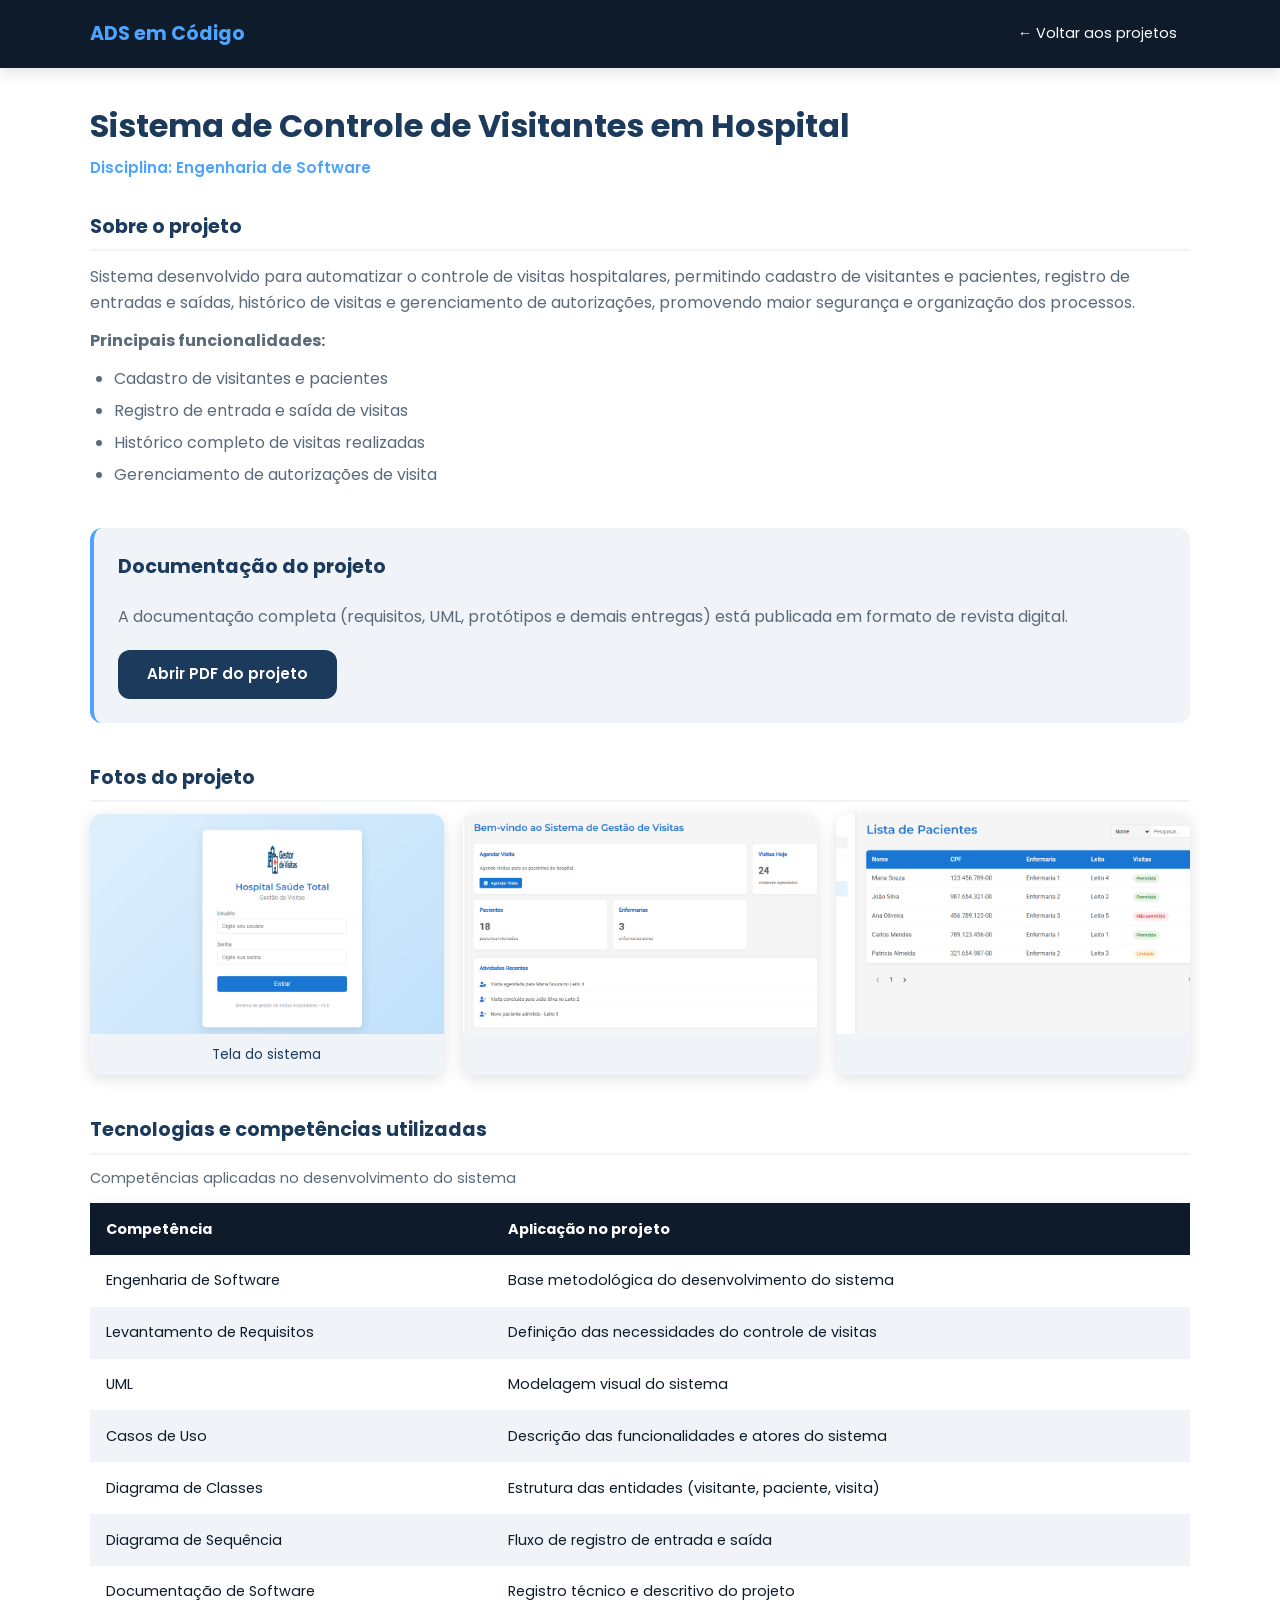
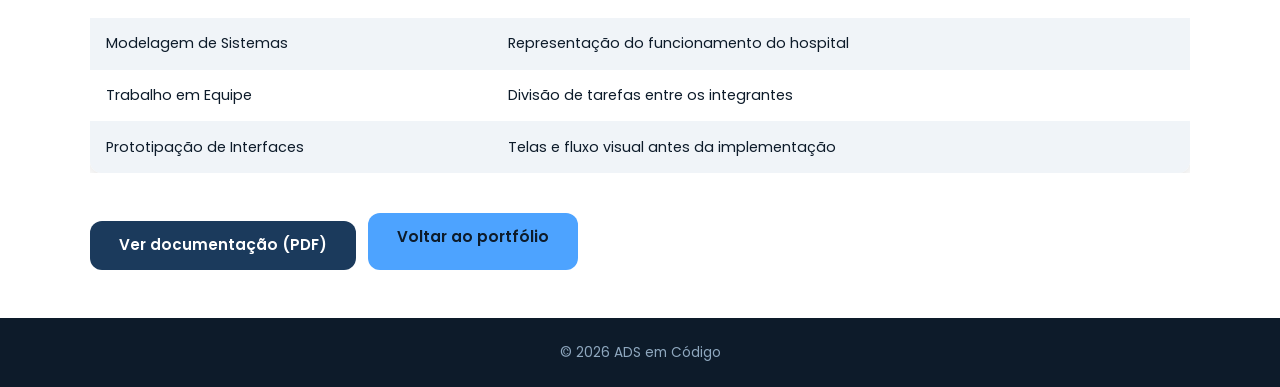
==== projetos/projeto1.html @ 63ed68e5 "Adiciona portfólio completo do grupo" ====
<!DOCTYPE html>
<html lang="pt-BR">
<head>
    <meta charset="UTF-8">
    <meta name="viewport" content="width=device-width, initial-scale=1.0">
    <title>Controle de Visitantes em Hospital | ADS em Código</title>
    <link rel="stylesheet" href="../css/style.css">
</head>
<body class="pagina-projeto">

    <header class="header header--simples">
        <div class="container header__conteudo">
            <a href="../index.html" class="header__logo">ADS em Código</a>
            <a href="../index.html#projetos" class="link-voltar">← Voltar aos projetos</a>
        </div>
    </header>

    <main class="projeto-detalhe">
        <div class="container">

            <h1 class="projeto-detalhe__titulo">Sistema de Controle de Visitantes em Hospital</h1>
            <p class="projeto-detalhe__disciplina">Disciplina: Engenharia de Software</p>

            <section class="projeto-bloco">
                <h2>Sobre o projeto</h2>
                <p>
                    Sistema desenvolvido para automatizar o controle de visitas hospitalares, permitindo
                    cadastro de visitantes e pacientes, registro de entradas e saídas, histórico de visitas
                    e gerenciamento de autorizações, promovendo maior segurança e organização dos processos.
                </p>
                <p><strong>Principais funcionalidades:</strong></p>
                <ul class="lista-sobre">
                    <li>Cadastro de visitantes e pacientes</li>
                    <li>Registro de entrada e saída de visitas</li>
                    <li>Histórico completo de visitas realizadas</li>
                    <li>Gerenciamento de autorizações de visita</li>
                </ul>
            </section>

            <section class="projeto-bloco projeto-bloco--destaque">
                <h2>Documentação do projeto</h2>
                <p>
                    A documentação completa (requisitos, UML, protótipos e demais entregas)
                    está publicada em formato de revista digital.
                </p>
                <a href="https://heyzine.com/flip-book/ad3871df3e.html" class="btn btn--secundario" target="_blank" rel="noopener noreferrer">Abrir PDF do projeto</a>
            </section>

            <section class="projeto-bloco">
                <h2>Fotos do projeto</h2>

                <div class="galeria">
                    <figure class="galeria__item">
                        <img src="../img/projetos/p1-1.jpg" alt="Print do sistema hospitalar">
                        <figcaption>Tela do sistema </figcaption>
                    </figure>
                    <figure class="galeria__item">
                        <img src="../img/projetos/p1-2.jpg" alt="Diagrama ou tela de cadastro">
                        <figcaption></figcaption>
                    </figure>
                    <figure class="galeria__item">
                        <img src="../img/projetos/p1-3.jpg" alt="Histórico ou autorizações">
                        <figcaption></figcaption>
                    </figure>
                </div>
            </section>

            <section class="projeto-bloco">
                <h2>Tecnologias e competências utilizadas</h2>
                <div class="tabela-wrapper">
                    <table class="tabela">
                        <caption>Competências aplicadas no desenvolvimento do sistema</caption>
                        <thead>
                            <tr>
                                <th scope="col">Competência</th>
                                <th scope="col">Aplicação no projeto</th>
                            </tr>
                        </thead>
                        <tbody>
                            <tr>
                                <td>Engenharia de Software</td>
                                <td>Base metodológica do desenvolvimento do sistema</td>
                            </tr>
                            <tr>
                                <td>Levantamento de Requisitos</td>
                                <td>Definição das necessidades do controle de visitas</td>
                            </tr>
                            <tr>
                                <td>UML</td>
                                <td>Modelagem visual do sistema</td>
                            </tr>
                            <tr>
                                <td>Casos de Uso</td>
                                <td>Descrição das funcionalidades e atores do sistema</td>
                            </tr>
                            <tr>
                                <td>Diagrama de Classes</td>
                                <td>Estrutura das entidades (visitante, paciente, visita)</td>
                            </tr>
                            <tr>
                                <td>Diagrama de Sequência</td>
                                <td>Fluxo de registro de entrada e saída</td>
                            </tr>
                            <tr>
                                <td>Documentação de Software</td>
                                <td>Registro técnico e descritivo do projeto</td>
                            </tr>
                            <tr>
                                <td>Modelagem de Sistemas</td>
                                <td>Representação do funcionamento do hospital</td>
                            </tr>
                            <tr>
                                <td>Trabalho em Equipe</td>
                                <td>Divisão de tarefas entre os integrantes</td>
                            </tr>
                            <tr>
                                <td>Prototipação de Interfaces</td>
                                <td>Telas e fluxo visual antes da implementação</td>
                            </tr>
                        </tbody>
                    </table>
                </div>
            </section>

            <div class="projeto-botoes">
                <a href="https://heyzine.com/flip-book/ad3871df3e.html" class="btn btn--secundario" target="_blank" rel="noopener noreferrer">Ver documentação (PDF)</a>
                <a href="../index.html#projetos" class="btn btn--principal">Voltar ao portfólio</a>
            </div>

        </div>
    </main>

    <footer class="footer footer--simples">
        <div class="container">
            <p class="footer__direitos">&copy; 2026 ADS em Código</p>
        </div>
    </footer>

</body>
</html>
---- css/style.css ----
/* ============================================
   ADS em Código - Portfólio de Projetos
   HTML5 + CSS3 | Mobile First
   ============================================ */

@import url('https://fonts.googleapis.com/css2?family=Poppins:wght@400;600;700&display=swap');

/* --- Variáveis --- */
:root {
    --azul-escuro: #0d1b2a;
    --azul-medio: #1b3a5c;
    --azul-claro: #4da3ff;
    --azul-hover: #3b8ee6;
    --branco: #ffffff;
    --cinza-claro: #f0f4f8;
    --cinza-texto: #5a6a7a;
    --sombra: 0 4px 15px rgba(0, 0, 0, 0.12);
    --sombra-hover: 0 8px 25px rgba(0, 0, 0, 0.18);
    --raio: 12px;
    --transicao: 0.3s ease;
}

/* --- Reset básico --- */
*,
*::before,
*::after {
    margin: 0;
    padding: 0;
    box-sizing: border-box;
}

html {
    scroll-behavior: smooth;
}

body {
    font-family: 'Poppins', Arial, sans-serif;
    font-size: 1rem;
    line-height: 1.6;
    color: var(--azul-escuro);
    background-color: var(--branco);
}

img {
    max-width: 100%;
    height: auto;
    display: block;
}

a {
    text-decoration: none;
    color: inherit;
}

ul {
    list-style: none;
}

/* --- Container --- */
.container {
    width: 90%;
    max-width: 1100px;
    margin: 0 auto;
}

/* --- Header fixo --- */
.header {
    position: fixed;
    top: 0;
    left: 0;
    width: 100%;
    background-color: var(--azul-escuro);
    z-index: 1000;
    box-shadow: var(--sombra);
}

.header__conteudo {
    display: flex;
    flex-direction: column;
    align-items: center;
    gap: 0.8rem;
    padding: 1rem 0;
}

.header__logo {
    font-size: 1.4rem;
    color: var(--azul-claro);
    font-weight: 700;
}

.nav__lista {
    display: flex;
    flex-wrap: wrap;
    justify-content: center;
    gap: 0.5rem 1rem;
}

.nav__lista a {
    color: var(--branco);
    font-size: 0.85rem;
    padding: 0.3rem 0.5rem;
    border-radius: 6px;
    transition: background-color var(--transicao), color var(--transicao);
}

.nav__lista a:hover {
    background-color: var(--azul-claro);
    color: var(--azul-escuro);
}

/* --- Botões --- */
.btn {
    display: inline-block;
    padding: 0.75rem 1.8rem;
    border-radius: var(--raio);
    font-weight: 600;
    font-size: 0.95rem;
    border: none;
    cursor: pointer;
    transition: transform var(--transicao), box-shadow var(--transicao), background-color var(--transicao);
}

.btn--principal {
    background-color: var(--azul-claro);
    color: var(--azul-escuro);
}

.btn--principal:hover {
    background-color: var(--azul-hover);
    transform: translateY(-3px);
    box-shadow: var(--sombra-hover);
}

.btn--secundario {
    background-color: var(--azul-medio);
    color: var(--branco);
    margin-top: 0.5rem;
}

.btn--secundario:hover {
    background-color: var(--azul-claro);
    color: var(--azul-escuro);
    transform: translateY(-2px);
}

/* --- Hero --- */
.hero {
    margin-top: 120px;
    background: linear-gradient(135deg, var(--azul-escuro) 0%, var(--azul-medio) 100%);
    color: var(--branco);
    padding: 4rem 0;
    text-align: center;
}

.hero__titulo {
    font-size: 1.8rem;
    margin-bottom: 1rem;
}

.hero__texto {
    font-size: 1rem;
    max-width: 600px;
    margin: 0 auto 1.5rem;
    color: #c8d9e8;
}

/* --- Seções --- */
.secao {
    padding: 3.5rem 0;
}

.secao--cinza {
    background-color: var(--cinza-claro);
}

.secao__titulo {
    font-size: 1.6rem;
    text-align: center;
    margin-bottom: 2rem;
    color: var(--azul-medio);
    position: relative;
}

.secao__titulo::after {
    content: '';
    display: block;
    width: 50px;
    height: 3px;
    background-color: var(--azul-claro);
    margin: 0.5rem auto 0;
    border-radius: 2px;
}

.secao__subtitulo {
    text-align: center;
    color: var(--cinza-texto);
    font-size: 0.95rem;
    max-width: 550px;
    margin: -1rem auto 2rem;
}

/* --- Sobre --- */
.sobre p {
    margin-bottom: 1rem;
    color: var(--cinza-texto);
}

.sobre h3 {
    font-size: 1.15rem;
    color: var(--azul-medio);
    margin: 1.2rem 0 0.5rem;
}

.lista-sobre {
    list-style: disc;
    padding-left: 1.5rem;
    color: var(--cinza-texto);
}

.lista-sobre li {
    margin-bottom: 0.4rem;
}

/* --- Cards --- */
.cards-grid {
    display: grid;
    gap: 1.5rem;
}

.card {
    background-color: var(--branco);
    border-radius: var(--raio);
    box-shadow: var(--sombra);
    padding: 1.5rem;
    text-align: center;
    transition: transform var(--transicao), box-shadow var(--transicao);
}

.card:hover {
    transform: translateY(-6px);
    box-shadow: var(--sombra-hover);
}

.card h3 {
    font-size: 1.1rem;
    color: var(--azul-medio);
    margin: 0.8rem 0 0.5rem;
}

.card p {
    font-size: 0.9rem;
    color: var(--cinza-texto);
}

.card__img {
    width: 100%;
    border-radius: var(--raio);
    object-fit: cover;
}

.card__img--perfil {
    width: 140px;
    height: 140px;
    border-radius: 50%;
    margin: 0 auto;
    object-fit: cover;
    border: 3px solid var(--azul-claro);
}

.card__tag {
    margin-top: 0.8rem;
    font-weight: 600;
    color: var(--azul-claro);
    font-size: 0.85rem;
}

.card--habilidade {
    border-top: 4px solid var(--azul-claro);
}

.card--habilidade h3::before {
    content: '</> ';
    color: var(--azul-claro);
}

.card--projeto .card__img {
    height: 180px;
    object-fit: cover;
}

.card__disciplina {
    font-size: 0.8rem;
    font-weight: 600;
    color: var(--azul-claro);
    margin-bottom: 0.4rem;
}

/* --- Tabela --- */
.tabela-wrapper {
    overflow-x: auto;
}

.tabela {
    width: 100%;
    border-collapse: collapse;
    background-color: var(--branco);
    border-radius: var(--raio);
    box-shadow: var(--sombra);
    overflow: hidden;
}

.tabela caption {
    caption-side: top;
    text-align: left;
    padding-bottom: 0.8rem;
    font-size: 0.9rem;
    color: var(--cinza-texto);
}

.tabela th,
.tabela td {
    padding: 0.9rem 1rem;
    text-align: left;
    font-size: 0.9rem;
}

.tabela thead {
    background-color: var(--azul-escuro);
    color: var(--branco);
}

.tabela tbody tr:nth-child(even) {
    background-color: var(--cinza-claro);
}

.tabela tbody tr:hover {
    background-color: #dce8f5;
}

/* --- Formulário --- */
.contato__intro {
    text-align: center;
    color: var(--cinza-texto);
    margin-bottom: 1.5rem;
}

.formulario {
    max-width: 500px;
    margin: 0 auto;
    background-color: var(--branco);
    padding: 2rem;
    border-radius: var(--raio);
    box-shadow: var(--sombra);
}

.formulario__grupo {
    margin-bottom: 1.2rem;
}

.formulario label {
    display: block;
    font-weight: 600;
    margin-bottom: 0.4rem;
    font-size: 0.9rem;
    color: var(--azul-medio);
}

.formulario input,
.formulario textarea {
    width: 100%;
    padding: 0.7rem 1rem;
    border: 2px solid #d0dce8;
    border-radius: 8px;
    font-family: inherit;
    font-size: 0.95rem;
    transition: border-color var(--transicao);
}

.formulario input:focus,
.formulario textarea:focus {
    outline: none;
    border-color: var(--azul-claro);
}

.formulario .btn {
    width: 100%;
}

/* --- Footer --- */
.footer {
    background-color: var(--azul-escuro);
    color: var(--branco);
    padding: 2rem 0;
    text-align: center;
}

.footer__links {
    display: flex;
    justify-content: center;
    gap: 2rem;
    margin-bottom: 1rem;
}

.footer__links a {
    color: var(--azul-claro);
    font-weight: 600;
    transition: color var(--transicao);
}

.footer__links a:hover {
    color: var(--branco);
}

.footer__direitos {
    font-size: 0.85rem;
    color: #8fa8bf;
}

/* ============================================
   PÁGINAS DE PROJETO (detalhe)
   ============================================ */

.pagina-projeto .header--simples {
    position: relative;
    box-shadow: var(--sombra);
}

.pagina-projeto .header__conteudo {
    flex-direction: row;
    justify-content: space-between;
    align-items: center;
    padding: 1rem 0;
}

.pagina-projeto .header__logo {
    font-size: 1.2rem;
    color: var(--azul-claro);
}

.link-voltar {
    color: var(--branco);
    font-size: 0.9rem;
    padding: 0.4rem 0.8rem;
    border-radius: 6px;
    transition: background-color var(--transicao);
}

.link-voltar:hover {
    background-color: var(--azul-medio);
}

.projeto-detalhe {
    padding: 2rem 0 3rem;
}

.projeto-detalhe__titulo {
    font-size: 1.6rem;
    color: var(--azul-medio);
    margin-bottom: 0.3rem;
}

.projeto-detalhe__disciplina {
    color: var(--azul-claro);
    font-weight: 600;
    font-size: 0.95rem;
    margin-bottom: 2rem;
}

.projeto-bloco {
    margin-bottom: 2.5rem;
}

.projeto-bloco h2 {
    font-size: 1.2rem;
    color: var(--azul-medio);
    margin-bottom: 0.8rem;
    padding-bottom: 0.4rem;
    border-bottom: 2px solid var(--cinza-claro);
}

.projeto-bloco p {
    color: var(--cinza-texto);
    margin-bottom: 0.8rem;
}

.projeto-dica {
    font-size: 0.85rem;
    font-style: italic;
    color: var(--azul-claro);
    margin-bottom: 1rem;
}

.galeria {
    display: grid;
    gap: 1.2rem;
}

.galeria__item {
    background-color: var(--cinza-claro);
    border-radius: var(--raio);
    overflow: hidden;
    box-shadow: var(--sombra);
    transition: transform var(--transicao);
}

.galeria__item:hover {
    transform: translateY(-4px);
}

.galeria__item img {
    width: 100%;
    height: 200px;
    object-fit: cover;
}

.galeria__item figcaption {
    padding: 0.6rem 1rem;
    font-size: 0.85rem;
    color: var(--azul-medio);
    text-align: center;
}

.lista-tags {
    display: flex;
    flex-wrap: wrap;
    gap: 0.5rem;
    list-style: none;
    padding: 0;
}

.lista-tags li {
    background-color: var(--azul-escuro);
    color: var(--branco);
    padding: 0.4rem 0.9rem;
    border-radius: 20px;
    font-size: 0.85rem;
}

.projeto-bloco--destaque {
    background-color: var(--cinza-claro);
    padding: 1.5rem;
    border-radius: var(--raio);
    border-left: 4px solid var(--azul-claro);
}

.projeto-botoes {
    display: flex;
    flex-direction: column;
    gap: 0.8rem;
    margin-top: 1rem;
}

.projeto-botoes .btn {
    text-align: center;
}

.footer--simples {
    padding: 1.5rem 0;
    text-align: center;
}

/* ============================================
   MEDIA QUERIES - Tablet e Desktop
   ============================================ */

/* Tablet */
@media (min-width: 600px) {
    .header__conteudo {
        flex-direction: row;
        justify-content: space-between;
        padding: 1rem 0;
    }

    .hero {
        margin-top: 70px;
        padding: 5rem 0;
    }

    .hero__titulo {
        font-size: 2.4rem;
    }

    .cards-grid--3 {
        grid-template-columns: repeat(2, 1fr);
    }

    .secao__titulo {
        font-size: 1.8rem;
    }

    .galeria {
        grid-template-columns: repeat(2, 1fr);
    }
}

/* Desktop */
@media (min-width: 900px) {
    .nav__lista a {
        font-size: 0.95rem;
    }

    .hero__titulo {
        font-size: 2.8rem;
    }

    .hero__texto {
        font-size: 1.1rem;
    }

    .cards-grid--3 {
        grid-template-columns: repeat(3, 1fr);
    }

    .secao {
        padding: 4.5rem 0;
    }

    .galeria {
        grid-template-columns: repeat(3, 1fr);
    }

    .galeria__item img {
        height: 220px;
    }

    .projeto-detalhe__titulo {
        font-size: 2rem;
    }

    .projeto-botoes {
        flex-direction: row;
        flex-wrap: wrap;
    }
}
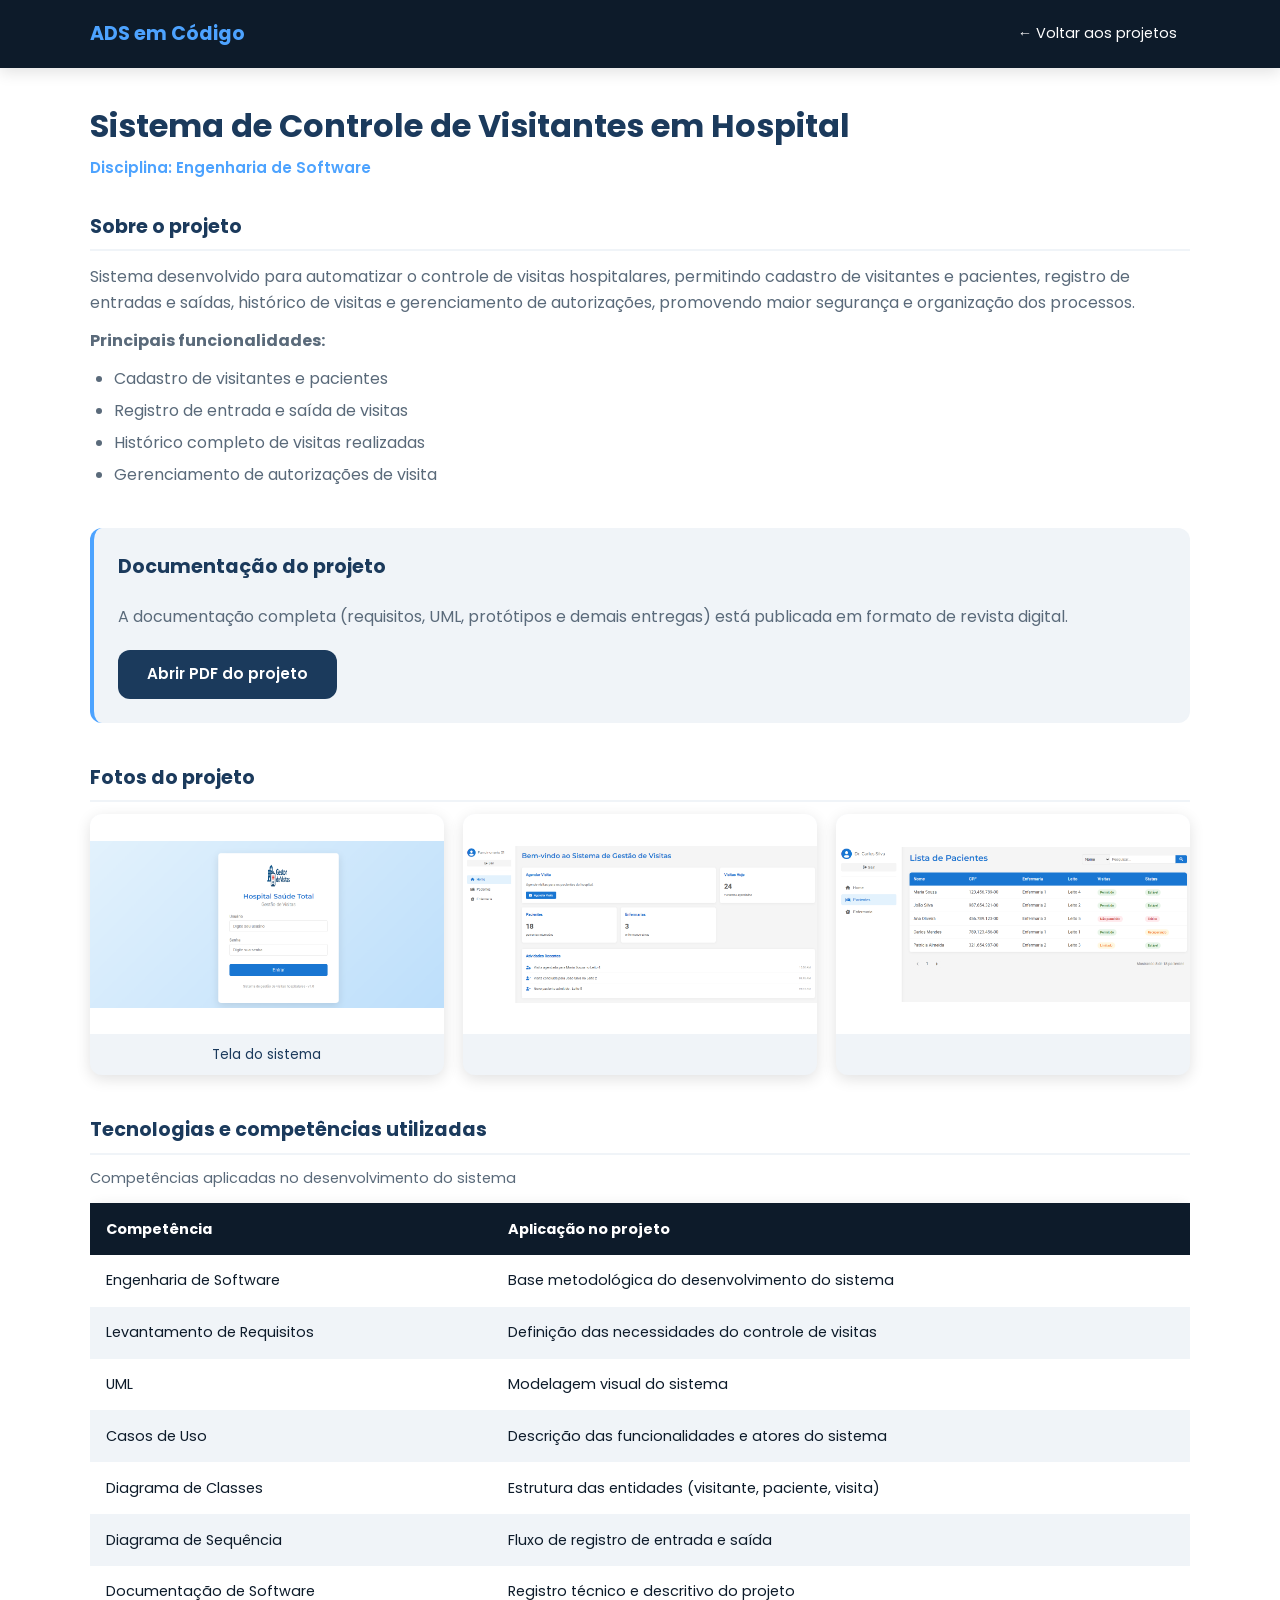
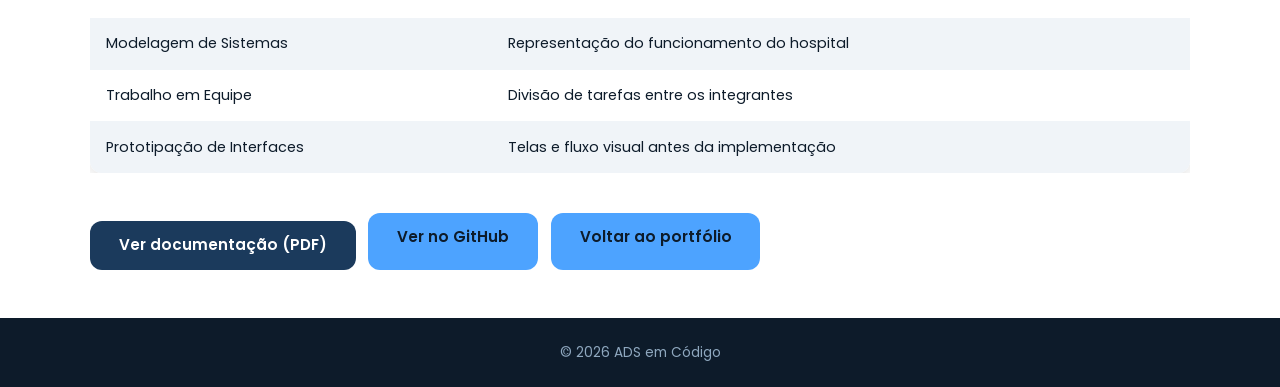
==== commit ac578a97: "imagens projeto2" ====
--- a/projetos/projeto1.html
+++ b/projetos/projeto1.html
@@ -124,6 +124,7 @@
 
             <div class="projeto-botoes">
                 <a href="https://heyzine.com/flip-book/ad3871df3e.html" class="btn btn--secundario" target="_blank" rel="noopener noreferrer">Ver documentação (PDF)</a>
+                <a href="https://github.com/EmanoelSousa70/Gest-o-de-visitas-hospitalar" class="btn btn--principal" target="_blank" rel="noopener noreferrer">Ver no GitHub</a>
                 <a href="../index.html#projetos" class="btn btn--principal">Voltar ao portfólio</a>
             </div>
 
--- a/css/style.css
+++ b/css/style.css
@@ -492,6 +492,7 @@
 
 .galeria {
     display: grid;
+    grid-template-columns: repeat(auto-fit, minmax(220px, 1fr));
     gap: 1.2rem;
 }
 
@@ -501,6 +502,8 @@
     overflow: hidden;
     box-shadow: var(--sombra);
     transition: transform var(--transicao);
+    display: flex;
+    flex-direction: column;
 }
 
 .galeria__item:hover {
@@ -509,8 +512,9 @@
 
 .galeria__item img {
     width: 100%;
-    height: 200px;
-    object-fit: cover;
+    height: 320px;
+    object-fit: contain;
+    background-color: #ffffff;
 }
 
 .galeria__item figcaption {
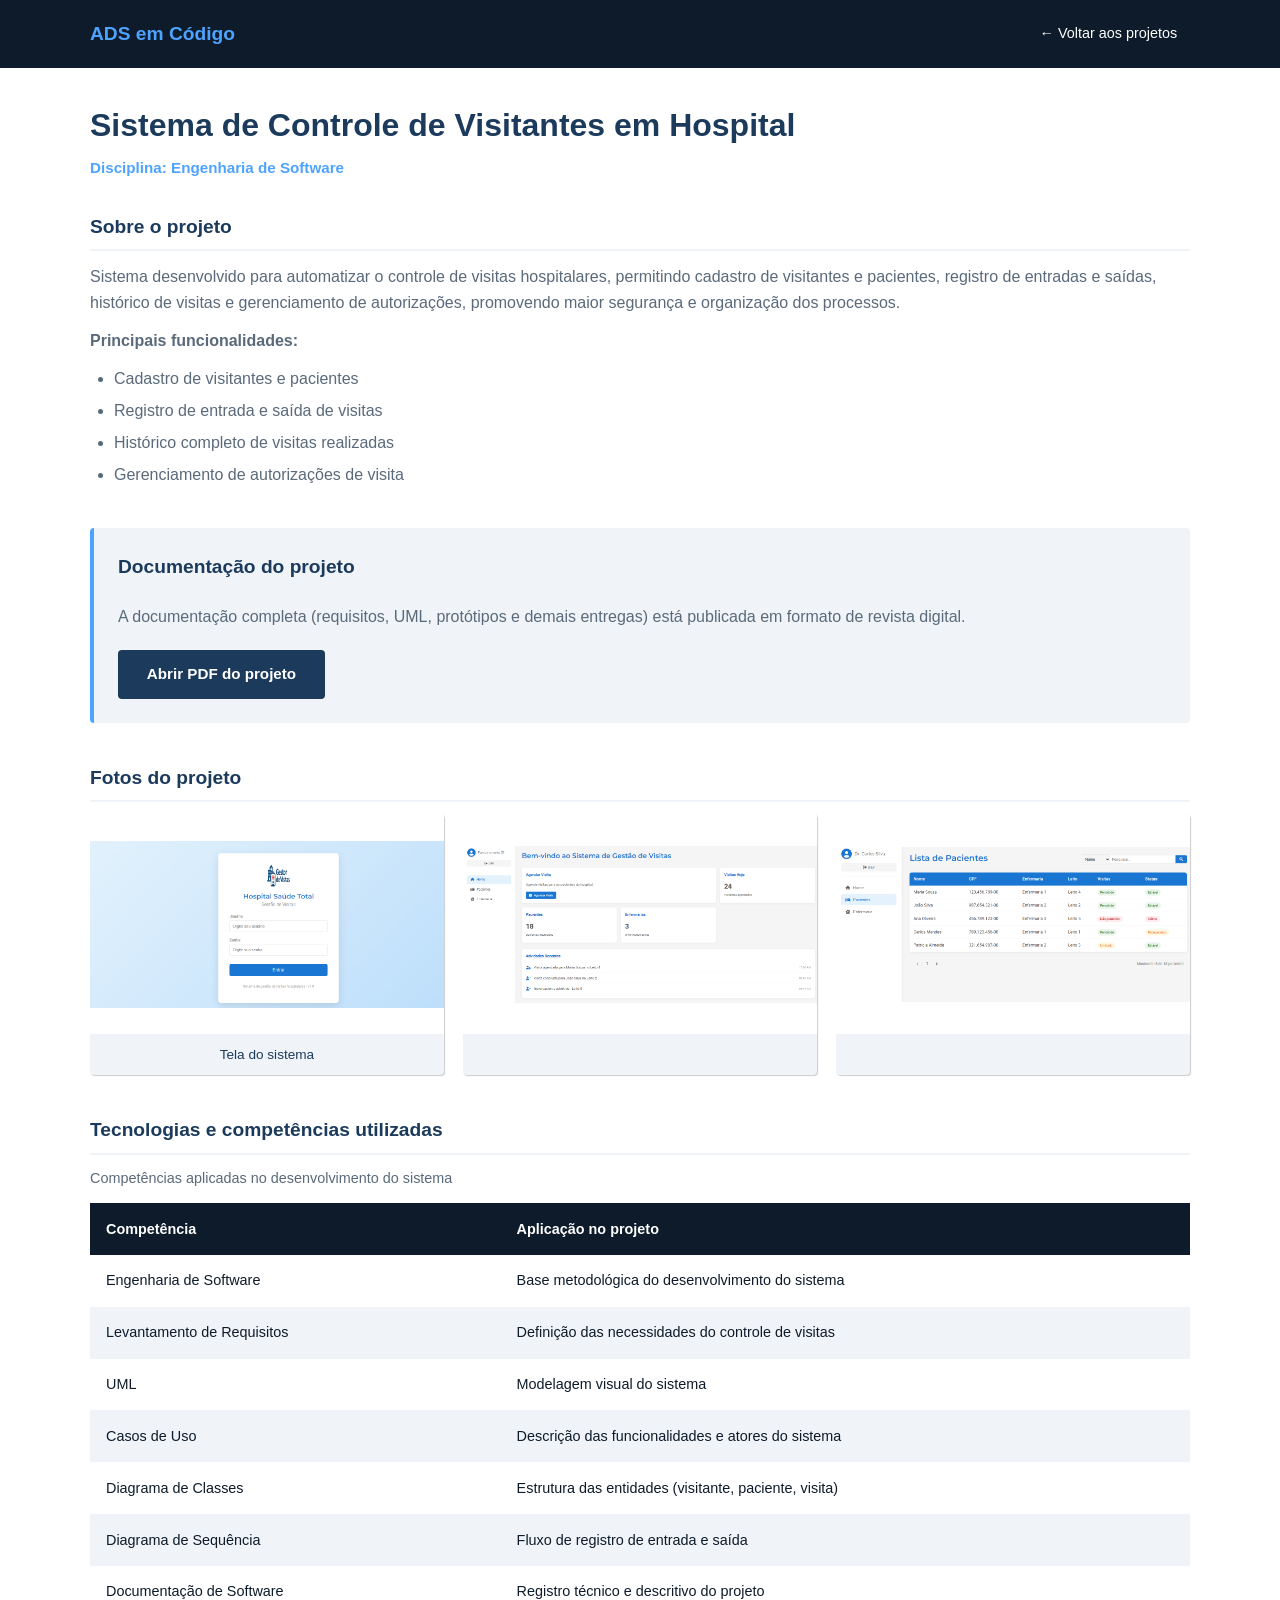
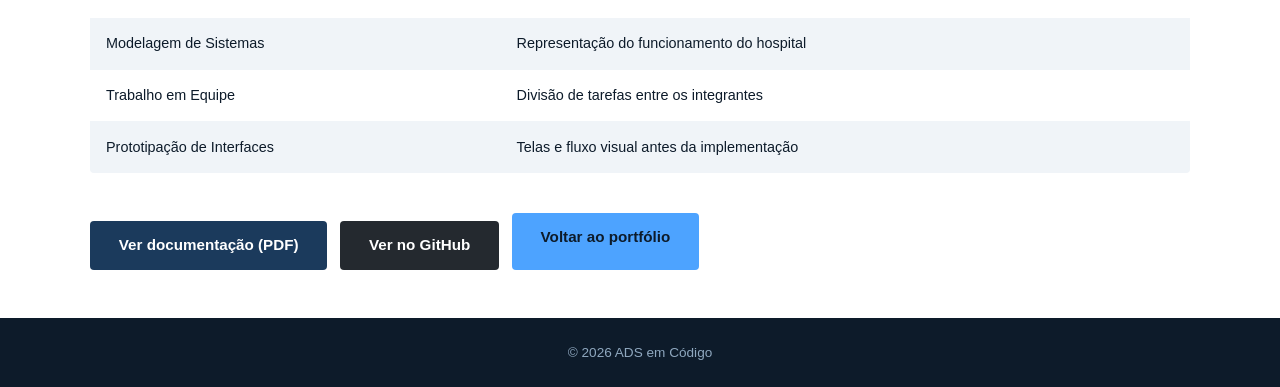
==== commit d1eb7a5a: "att" ====
--- a/projetos/projeto1.html
+++ b/projetos/projeto1.html
@@ -124,7 +124,7 @@
 
             <div class="projeto-botoes">
                 <a href="https://heyzine.com/flip-book/ad3871df3e.html" class="btn btn--secundario" target="_blank" rel="noopener noreferrer">Ver documentação (PDF)</a>
-                <a href="https://github.com/EmanoelSousa70/Gest-o-de-visitas-hospitalar" class="btn btn--principal" target="_blank" rel="noopener noreferrer">Ver no GitHub</a>
+                <a href="https://github.com/EmanoelSousa70/Gest-o-de-visitas-hospitalar" class="btn btn--github" target="_blank" rel="noopener noreferrer">Ver no GitHub</a>
                 <a href="../index.html#projetos" class="btn btn--principal">Voltar ao portfólio</a>
             </div>
 
--- a/css/style.css
+++ b/css/style.css
@@ -14,10 +14,10 @@
     --branco: #ffffff;
     --cinza-claro: #f0f4f8;
     --cinza-texto: #5a6a7a;
-    --sombra: 0 4px 15px rgba(0, 0, 0, 0.12);
-    --sombra-hover: 0 8px 25px rgba(0, 0, 0, 0.18);
-    --raio: 12px;
-    --transicao: 0.3s ease;
+    --sombra: none;
+    --sombra-hover: none;
+    --raio: 4px;
+    --transicao: none;
 }
 
 /* --- Reset básico --- */
@@ -34,7 +34,7 @@
 }
 
 body {
-    font-family: 'Poppins', Arial, sans-serif;
+    font-family: Arial, sans-serif;
     font-size: 1rem;
     line-height: 1.6;
     color: var(--azul-escuro);
@@ -71,7 +71,7 @@
     width: 100%;
     background-color: var(--azul-escuro);
     z-index: 1000;
-    box-shadow: var(--sombra);
+    box-shadow: none;
 }
 
 .header__conteudo {
@@ -117,7 +117,7 @@
     font-size: 0.95rem;
     border: none;
     cursor: pointer;
-    transition: transform var(--transicao), box-shadow var(--transicao), background-color var(--transicao);
+    transition: none;
 }
 
 .btn--principal {
@@ -127,8 +127,8 @@
 
 .btn--principal:hover {
     background-color: var(--azul-hover);
-    transform: translateY(-3px);
-    box-shadow: var(--sombra-hover);
+    transform: none;
+    box-shadow: none;
 }
 
 .btn--secundario {
@@ -140,7 +140,17 @@
 .btn--secundario:hover {
     background-color: var(--azul-claro);
     color: var(--azul-escuro);
-    transform: translateY(-2px);
+    transform: none;
+}
+
+.btn--github {
+    background-color: #24292f;
+    color: #ffffff;
+    margin-top: 0.5rem;
+}
+
+.btn--github:hover {
+    background-color: #2d333b;
 }
 
 /* --- Hero --- */
@@ -230,15 +240,15 @@
 .card {
     background-color: var(--branco);
     border-radius: var(--raio);
-    box-shadow: var(--sombra);
+    box-shadow: 1px 1px 1px #ccc;
     padding: 1.5rem;
     text-align: center;
-    transition: transform var(--transicao), box-shadow var(--transicao);
+    transition: none;
 }
 
 .card:hover {
-    transform: translateY(-6px);
-    box-shadow: var(--sombra-hover);
+    transform: none;
+    box-shadow: 1px 1px 1px #ccc;
 }
 
 .card h3 {
@@ -285,7 +295,9 @@
 
 .card--projeto .card__img {
     height: 180px;
-    object-fit: cover;
+    object-fit: contain;
+    background-color: var(--cinza-claro);
+    padding: 1rem;
 }
 
 .card__disciplina {
@@ -350,7 +362,7 @@
     background-color: var(--branco);
     padding: 2rem;
     border-radius: var(--raio);
-    box-shadow: var(--sombra);
+    box-shadow: 1px 1px 1px #ccc;
 }
 
 .formulario__grupo {
@@ -378,7 +390,7 @@
 
 .formulario input:focus,
 .formulario textarea:focus {
-    outline: none;
+    outline: 1px solid var(--azul-claro);
     border-color: var(--azul-claro);
 }
 
@@ -500,14 +512,14 @@
     background-color: var(--cinza-claro);
     border-radius: var(--raio);
     overflow: hidden;
-    box-shadow: var(--sombra);
-    transition: transform var(--transicao);
+    box-shadow: 1px 1px 1px #ccc;
+    transition: none;
     display: flex;
     flex-direction: column;
 }
 
 .galeria__item:hover {
-    transform: translateY(-4px);
+    transform: none;
 }
 
 .galeria__item img {
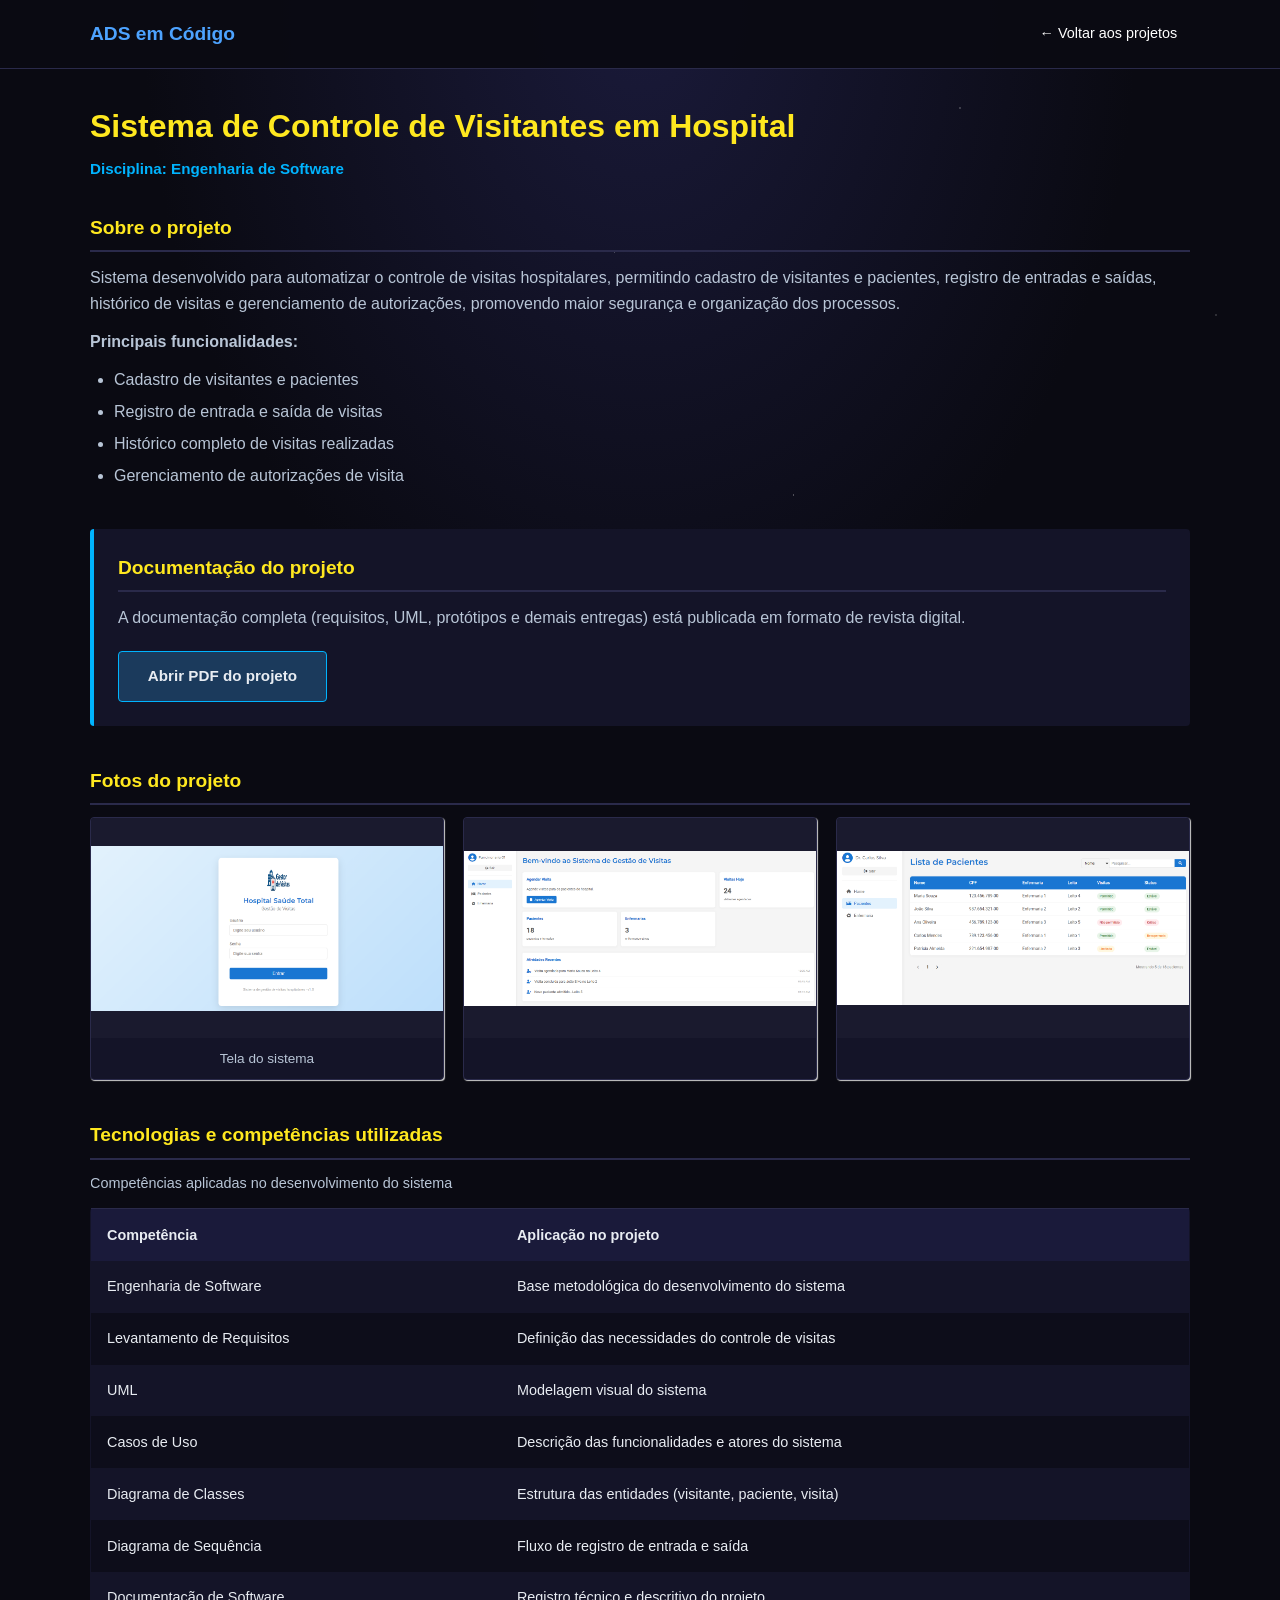
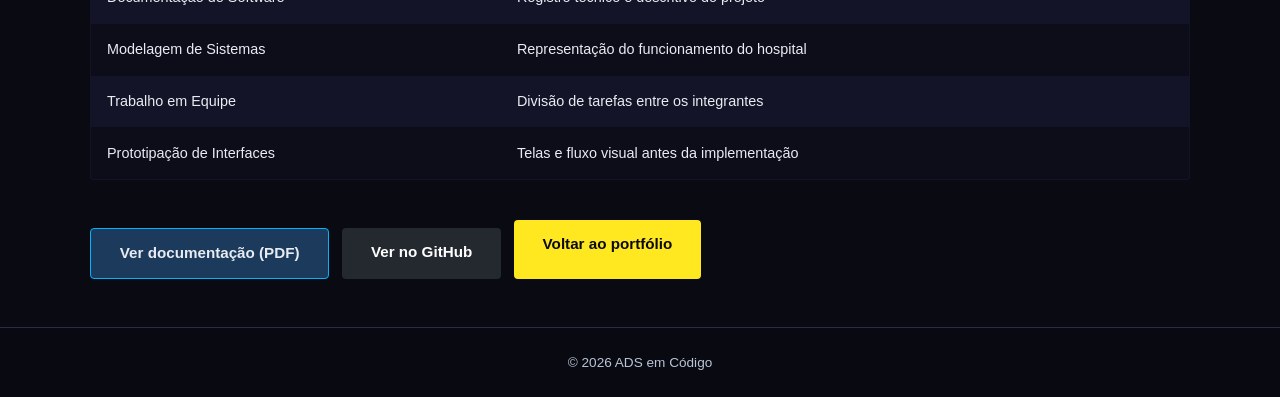
==== commit 6b0c5e74: "FINAL VERSION" ====
--- a/projetos/projeto1.html
+++ b/projetos/projeto1.html
@@ -6,7 +6,7 @@
     <title>Controle de Visitantes em Hospital | ADS em Código</title>
     <link rel="stylesheet" href="../css/style.css">
 </head>
-<body class="pagina-projeto">
+<body class="pagina-projeto pagina-starwars">
 
     <header class="header header--simples">
         <div class="container header__conteudo">
--- a/css/style.css
+++ b/css/style.css
@@ -1,11 +1,7 @@
-/* ============================================
-   ADS em Código - Portfólio de Projetos
-   HTML5 + CSS3 | Mobile First
-   ============================================ */
 
 @import url('https://fonts.googleapis.com/css2?family=Poppins:wght@400;600;700&display=swap');
 
-/* --- Variáveis --- */
+
 :root {
     --azul-escuro: #0d1b2a;
     --azul-medio: #1b3a5c;
@@ -20,7 +16,7 @@
     --transicao: none;
 }
 
-/* --- Reset básico --- */
+
 *,
 *::before,
 *::after {
@@ -56,14 +52,14 @@
     list-style: none;
 }
 
-/* --- Container --- */
+
 .container {
     width: 90%;
     max-width: 1100px;
     margin: 0 auto;
 }
 
-/* --- Header fixo --- */
+
 .header {
     position: fixed;
     top: 0;
@@ -108,7 +104,7 @@
     color: var(--azul-escuro);
 }
 
-/* --- Botões --- */
+
 .btn {
     display: inline-block;
     padding: 0.75rem 1.8rem;
@@ -153,7 +149,7 @@
     background-color: #2d333b;
 }
 
-/* --- Hero --- */
+
 .hero {
     margin-top: 120px;
     background: linear-gradient(135deg, var(--azul-escuro) 0%, var(--azul-medio) 100%);
@@ -174,7 +170,7 @@
     color: #c8d9e8;
 }
 
-/* --- Seções --- */
+
 .secao {
     padding: 3.5rem 0;
 }
@@ -209,7 +205,7 @@
     margin: -1rem auto 2rem;
 }
 
-/* --- Sobre --- */
+
 .sobre p {
     margin-bottom: 1rem;
     color: var(--cinza-texto);
@@ -231,7 +227,7 @@
     margin-bottom: 0.4rem;
 }
 
-/* --- Cards --- */
+
 .cards-grid {
     display: grid;
     gap: 1.5rem;
@@ -275,6 +271,8 @@
     margin: 0 auto;
     object-fit: cover;
     border: 3px solid var(--azul-claro);
+    position: relative;
+    z-index: 2;
 }
 
 .card__tag {
@@ -284,6 +282,527 @@
     font-size: 0.85rem;
 }
 
+
+/* Tema Star Wars: fundo escuro, estrelas, cores e cards */
+.pagina-starwars {
+    color: #e8ecf2;
+    background-color: #0a0a12;
+    background-image:
+        radial-gradient(1px 1px at 8% 15%, rgba(255, 255, 255, 0.75), transparent),
+        radial-gradient(1px 1px at 22% 42%, rgba(255, 255, 255, 0.5), transparent),
+        radial-gradient(1px 1px at 35% 78%, rgba(255, 255, 255, 0.6), transparent),
+        radial-gradient(1px 1px at 48% 28%, rgba(255, 255, 255, 0.45), transparent),
+        radial-gradient(1px 1px at 62% 55%, rgba(255, 255, 255, 0.55), transparent),
+        radial-gradient(1px 1px at 75% 12%, rgba(255, 255, 255, 0.65), transparent),
+        radial-gradient(1px 1px at 88% 68%, rgba(255, 255, 255, 0.4), transparent),
+        radial-gradient(1px 1px at 95% 35%, rgba(255, 255, 255, 0.5), transparent),
+        radial-gradient(ellipse at top, #1a1a3a 0%, #0a0a12 55%);
+    background-attachment: fixed;
+}
+
+.pagina-starwars .header {
+    background-color: rgba(10, 10, 18, 0.95);
+    border-bottom: 1px solid #2a2a4a;
+}
+
+.pagina-starwars .header__logo {
+    color: #ffe81f;
+}
+
+.pagina-starwars .nav__lista a:hover {
+    background-color: #ffe81f;
+    color: #0a0a12;
+}
+
+.pagina-starwars .hero {
+    background: radial-gradient(ellipse at center, rgba(26, 26, 58, 0.85) 0%, transparent 70%);
+}
+
+.pagina-starwars .hero__titulo {
+    color: #ffe81f;
+    letter-spacing: 0.06em;
+}
+
+.pagina-starwars .secao,
+.pagina-starwars .secao--cinza {
+    background: transparent;
+}
+
+.pagina-starwars .secao__titulo {
+    color: #ffe81f;
+    letter-spacing: 0.08em;
+    text-transform: uppercase;
+    font-size: 1.4rem;
+}
+
+.pagina-starwars .secao__titulo::after {
+    background-color: #ffe81f;
+}
+
+.pagina-starwars .secao__subtitulo,
+.pagina-starwars .contato__intro {
+    color: #b8c5d6;
+}
+
+.pagina-starwars .sobre p,
+.pagina-starwars .sobre .lista-sobre,
+.pagina-starwars .lista-sobre li {
+    color: #b8c5d6;
+}
+
+.pagina-starwars .sobre h3 {
+    color: #00b4ff;
+}
+
+.pagina-starwars .sobre strong {
+    color: #ffe81f;
+}
+
+.pagina-starwars .card {
+    background: linear-gradient(180deg, #141428 0%, #0d0d1a 100%);
+    border: 1px solid #2a2a4a;
+    box-shadow: 0 0 15px rgba(0, 180, 255, 0.1);
+}
+
+.pagina-starwars .card h3 {
+    color: #ffe81f;
+}
+
+.pagina-starwars .card p {
+    color: #b8c5d6;
+}
+
+.pagina-starwars .card__disciplina {
+    color: #00b4ff;
+}
+
+.pagina-starwars .card--habilidade {
+    border-top: 4px solid #00b4ff;
+}
+
+.pagina-starwars .card--habilidade h3::before {
+    color: #00b4ff;
+}
+
+.pagina-starwars .card--projeto .card__img {
+    background-color: #1a1a2e;
+    border: 1px solid #2a2a4a;
+}
+
+.pagina-starwars .btn--principal {
+    background-color: #ffe81f;
+    color: #0a0a12;
+}
+
+.pagina-starwars .btn--principal:hover {
+    background-color: #f5d800;
+}
+
+.pagina-starwars .btn--secundario {
+    background-color: #1b3a5c;
+    border: 1px solid #00b4ff;
+    color: #e8ecf2;
+}
+
+.pagina-starwars .btn--secundario:hover {
+    background-color: #00b4ff;
+    color: #0a0a12;
+}
+
+.pagina-starwars .formulario {
+    background: linear-gradient(180deg, #141428 0%, #0d0d1a 100%);
+    border: 1px solid #2a2a4a;
+    box-shadow: 0 0 20px rgba(0, 180, 255, 0.15);
+}
+
+.pagina-starwars .formulario label {
+    color: #ffe81f;
+}
+
+.pagina-starwars .formulario input,
+.pagina-starwars .formulario textarea {
+    background-color: #0a0a12;
+    border-color: #2a2a4a;
+    color: #e8ecf2;
+}
+
+.pagina-starwars .formulario input::placeholder,
+.pagina-starwars .formulario textarea::placeholder {
+    color: #6a7a8a;
+}
+
+.pagina-starwars .formulario input:focus,
+.pagina-starwars .formulario textarea:focus {
+    border-color: #00b4ff;
+    outline: none;
+}
+
+.pagina-starwars .footer {
+    background-color: rgba(10, 10, 18, 0.98);
+    border-top: 1px solid #2a2a4a;
+}
+
+.pagina-starwars .footer__direitos {
+    color: #b8c5d6;
+}
+
+
+/* Tema Star Wars: páginas de detalhe dos projetos */
+.pagina-starwars.pagina-projeto .projeto-detalhe__titulo {
+    color: #ffe81f;
+}
+
+.pagina-starwars.pagina-projeto .projeto-detalhe__disciplina {
+    color: #00b4ff;
+}
+
+.pagina-starwars.pagina-projeto .projeto-bloco h2 {
+    color: #ffe81f;
+    border-bottom-color: #2a2a4a;
+}
+
+.pagina-starwars.pagina-projeto .projeto-bloco p {
+    color: #b8c5d6;
+}
+
+.pagina-starwars.pagina-projeto .projeto-dica {
+    color: #00b4ff;
+}
+
+.pagina-starwars.pagina-projeto .galeria__item {
+    background-color: #141428;
+    border: 1px solid #2a2a4a;
+}
+
+.pagina-starwars.pagina-projeto .galeria__item img {
+    background-color: #1a1a2e;
+}
+
+.pagina-starwars.pagina-projeto .galeria__item figcaption {
+    color: #b8c5d6;
+}
+
+.pagina-starwars.pagina-projeto .projeto-bloco--destaque {
+    background-color: #141428;
+    border-left-color: #00b4ff;
+}
+
+.pagina-starwars.pagina-projeto .tabela {
+    background-color: #141428;
+    border: 1px solid #2a2a4a;
+}
+
+.pagina-starwars.pagina-projeto .tabela caption {
+    color: #b8c5d6;
+}
+
+.pagina-starwars.pagina-projeto .tabela thead {
+    background-color: #1a1a3a;
+}
+
+.pagina-starwars.pagina-projeto .tabela tbody tr:nth-child(even) {
+    background-color: #0d0d1a;
+}
+
+.pagina-starwars.pagina-projeto .tabela tbody tr:hover {
+    background-color: #1b3a5c;
+}
+
+.pagina-starwars.pagina-projeto .tabela th,
+.pagina-starwars.pagina-projeto .tabela td {
+    color: #e8ecf2;
+}
+
+.pagina-starwars.pagina-projeto .lista-tags li {
+    background-color: #1b3a5c;
+    border: 1px solid #00b4ff;
+}
+
+
+/* Tema Star Wars: perfil dos autores e sabres de luz */
+.card--integrante {
+    position: relative;
+    overflow: visible;
+    background: linear-gradient(180deg, #141428 0%, #0d0d1a 100%);
+    border: 1px solid #2a2a4a;
+    color: #e8ecf2;
+}
+
+.card--integrante h3 {
+    color: #ffe81f;
+}
+
+.card--integrante p {
+    color: #b8c5d6;
+}
+
+.card--jedi-azul {
+    box-shadow: 0 0 8px rgba(0, 180, 255, 0.08);
+    transition: box-shadow 0.35s ease;
+}
+
+.card--jedi-vermelho {
+    box-shadow: 0 0 8px rgba(255, 0, 64, 0.08);
+    transition: box-shadow 0.35s ease;
+}
+
+.card--jedi-verde {
+    box-shadow: 0 0 8px rgba(57, 255, 20, 0.06);
+    transition: box-shadow 0.35s ease;
+}
+
+.card--jedi-roxo {
+    box-shadow: 0 0 8px rgba(176, 38, 255, 0.08);
+    transition: box-shadow 0.35s ease;
+}
+
+.card--jedi-azul:hover {
+    box-shadow: 0 0 20px rgba(0, 180, 255, 0.25);
+}
+
+.card--jedi-vermelho:hover {
+    box-shadow: 0 0 20px rgba(255, 0, 64, 0.3);
+}
+
+.card--jedi-verde:hover {
+    box-shadow: 0 0 20px rgba(57, 255, 20, 0.2);
+}
+
+.card--jedi-roxo:hover {
+    box-shadow: 0 0 20px rgba(176, 38, 255, 0.25);
+}
+
+.perfil-sabre {
+    position: relative;
+    width: 140px;
+    height: 140px;
+    margin: 0 auto 0.5rem;
+}
+
+.perfil-sabre::before {
+    content: '';
+    position: absolute;
+    inset: -10px;
+    border-radius: 50%;
+    z-index: 1;
+    opacity: 0.25;
+    transition: opacity 0.35s ease, box-shadow 0.35s ease, border-color 0.35s ease;
+}
+
+.perfil-sabre--azul::before {
+    border: 2px solid #004466;
+    box-shadow: none;
+}
+
+.perfil-sabre--vermelho::before {
+    border: 2px solid #550011;
+    box-shadow: none;
+}
+
+.perfil-sabre--verde::before {
+    border: 2px solid #1a5500;
+    box-shadow: none;
+}
+
+.perfil-sabre--roxo::before {
+    border: 2px solid #4a1070;
+    box-shadow: none;
+}
+
+.card--integrante:hover .perfil-sabre::before {
+    opacity: 1;
+    animation: sabre-pulso 2.5s ease-in-out infinite;
+}
+
+.card--integrante:hover .perfil-sabre--azul::before {
+    border-color: #00b4ff;
+    box-shadow: 0 0 12px #00b4ff, 0 0 28px rgba(0, 180, 255, 0.5);
+}
+
+.card--integrante:hover .perfil-sabre--vermelho::before {
+    border-color: #ff0040;
+    box-shadow: 0 0 12px #ff0040, 0 0 28px rgba(255, 0, 64, 0.5);
+}
+
+.card--integrante:hover .perfil-sabre--verde::before {
+    border-color: #39ff14;
+    box-shadow: 0 0 12px #39ff14, 0 0 28px rgba(57, 255, 20, 0.45);
+}
+
+.card--integrante:hover .perfil-sabre--roxo::before {
+    border-color: #b026ff;
+    box-shadow: 0 0 12px #b026ff, 0 0 28px rgba(176, 38, 255, 0.5);
+}
+
+.sabre-luz {
+    position: absolute;
+    top: 50%;
+    right: -38px;
+    width: 8px;
+    height: 90px;
+    transform: translateY(-50%) rotate(12deg);
+    transform-origin: bottom center;
+    border-radius: 4px;
+    z-index: 3;
+}
+
+.sabre-luz::before {
+    content: '';
+    position: absolute;
+    bottom: 0;
+    left: 50%;
+    transform: translateX(-50%);
+    width: 14px;
+    height: 28px;
+    background: linear-gradient(90deg, #555, #999, #555);
+    border-radius: 3px;
+}
+
+.sabre-luz::after {
+    content: '';
+    position: absolute;
+    bottom: 24px;
+    left: 50%;
+    transform: translateX(-50%);
+    width: 6px;
+    height: 0;
+    border-radius: 3px 3px 0 0;
+    opacity: 0;
+    box-shadow: none;
+    transition: height 0.35s ease, opacity 0.35s ease, box-shadow 0.35s ease;
+}
+
+.sabre-luz--azul::after {
+    background: linear-gradient(to top, #0077aa, #00b4ff, #aaf0ff);
+}
+
+.sabre-luz--vermelho::after {
+    background: linear-gradient(to top, #880020, #ff0040, #ff8090);
+}
+
+.sabre-luz--verde::after {
+    background: linear-gradient(to top, #1a9900, #39ff14, #c8ffb0);
+}
+
+.sabre-luz--roxo::after {
+    background: linear-gradient(to top, #6a10a8, #b026ff, #e8b0ff);
+}
+
+.card--integrante:hover .sabre-luz::after {
+    height: 66px;
+    opacity: 1;
+    animation: sabre-brilo 1.8s ease-in-out infinite;
+}
+
+.card--integrante:hover .sabre-luz--azul::after {
+    box-shadow: 0 0 10px #00b4ff, 0 0 20px rgba(0, 180, 255, 0.8);
+}
+
+.card--integrante:hover .sabre-luz--vermelho::after {
+    box-shadow: 0 0 10px #ff0040, 0 0 20px rgba(255, 0, 64, 0.8);
+}
+
+.card--integrante:hover .sabre-luz--verde::after {
+    box-shadow: 0 0 10px #39ff14, 0 0 20px rgba(57, 255, 20, 0.7);
+}
+
+.card--integrante:hover .sabre-luz--roxo::after {
+    box-shadow: 0 0 10px #b026ff, 0 0 20px rgba(176, 38, 255, 0.8);
+}
+
+.card--jedi-azul .card__img--perfil {
+    border-color: #004466;
+    transition: border-color 0.35s ease, box-shadow 0.35s ease;
+}
+
+.card--jedi-vermelho .card__img--perfil {
+    border-color: #550011;
+    transition: border-color 0.35s ease, box-shadow 0.35s ease;
+}
+
+.card--jedi-verde .card__img--perfil {
+    border-color: #1a5500;
+    transition: border-color 0.35s ease, box-shadow 0.35s ease;
+}
+
+.card--jedi-roxo .card__img--perfil {
+    border-color: #4a1070;
+    transition: border-color 0.35s ease, box-shadow 0.35s ease;
+}
+
+.card--jedi-azul:hover .card__img--perfil {
+    border-color: #00b4ff;
+    box-shadow: 0 0 12px rgba(0, 180, 255, 0.5);
+}
+
+.card--jedi-vermelho:hover .card__img--perfil {
+    border-color: #ff0040;
+    box-shadow: 0 0 12px rgba(255, 0, 64, 0.5);
+}
+
+.card--jedi-verde:hover .card__img--perfil {
+    border-color: #39ff14;
+    box-shadow: 0 0 12px rgba(57, 255, 20, 0.45);
+}
+
+.card--jedi-roxo:hover .card__img--perfil {
+    border-color: #b026ff;
+    box-shadow: 0 0 12px rgba(176, 38, 255, 0.5);
+}
+
+.card__tag--sabre {
+    font-size: 0.8rem;
+    letter-spacing: 0.04em;
+    opacity: 0.5;
+    transition: opacity 0.35s ease, color 0.35s ease;
+}
+
+.card--integrante:hover .card__tag--sabre {
+    opacity: 1;
+}
+
+.card--jedi-azul .card__tag--sabre {
+    color: #004466;
+}
+
+.card--jedi-vermelho .card__tag--sabre {
+    color: #550011;
+}
+
+.card--jedi-verde .card__tag--sabre {
+    color: #1a5500;
+}
+
+.card--jedi-roxo .card__tag--sabre {
+    color: #4a1070;
+}
+
+.card--jedi-azul:hover .card__tag--sabre {
+    color: #00b4ff;
+}
+
+.card--jedi-vermelho:hover .card__tag--sabre {
+    color: #ff0040;
+}
+
+.card--jedi-verde:hover .card__tag--sabre {
+    color: #39ff14;
+}
+
+.card--jedi-roxo:hover .card__tag--sabre {
+    color: #b026ff;
+}
+
+@keyframes sabre-pulso {
+    0%, 100% { opacity: 1; }
+    50% { opacity: 0.65; }
+}
+
+@keyframes sabre-brilo {
+    0%, 100% { filter: brightness(1); }
+    50% { filter: brightness(1.35); }
+}
+
 .card--habilidade {
     border-top: 4px solid var(--azul-claro);
 }
@@ -307,7 +826,7 @@
     margin-bottom: 0.4rem;
 }
 
-/* --- Tabela --- */
+
 .tabela-wrapper {
     overflow-x: auto;
 }
@@ -349,7 +868,7 @@
     background-color: #dce8f5;
 }
 
-/* --- Formulário --- */
+
 .contato__intro {
     text-align: center;
     color: var(--cinza-texto);
@@ -398,7 +917,7 @@
     width: 100%;
 }
 
-/* --- Footer --- */
+
 .footer {
     background-color: var(--azul-escuro);
     color: var(--branco);
@@ -428,9 +947,6 @@
     color: #8fa8bf;
 }
 
-/* ============================================
-   PÁGINAS DE PROJETO (detalhe)
-   ============================================ */
 
 .pagina-projeto .header--simples {
     position: relative;
@@ -575,11 +1091,29 @@
     text-align: center;
 }
 
-/* ============================================
-   MEDIA QUERIES - Tablet e Desktop
-   ============================================ */
-
-/* Tablet */
+
+/* Mobile: sabre embaixo da foto e cards empilhados */
+@media (max-width: 599px) {
+    .card--integrante {
+        padding-bottom: 2rem;
+    }
+
+    .sabre-luz {
+        right: auto;
+        left: 50%;
+        top: auto;
+        bottom: -55px;
+        transform: translateX(-50%);
+        height: 75px;
+    }
+
+    .perfil-sabre {
+        margin-bottom: 3.5rem;
+    }
+}
+
+
+/* Tablet: menu na horizontal e grid com 2 colunas */
 @media (min-width: 600px) {
     .header__conteudo {
         flex-direction: row;
@@ -609,7 +1143,8 @@
     }
 }
 
-/* Desktop */
+
+/* Desktop: grid com 3 colunas e textos maiores */
 @media (min-width: 900px) {
     .nav__lista a {
         font-size: 0.95rem;
